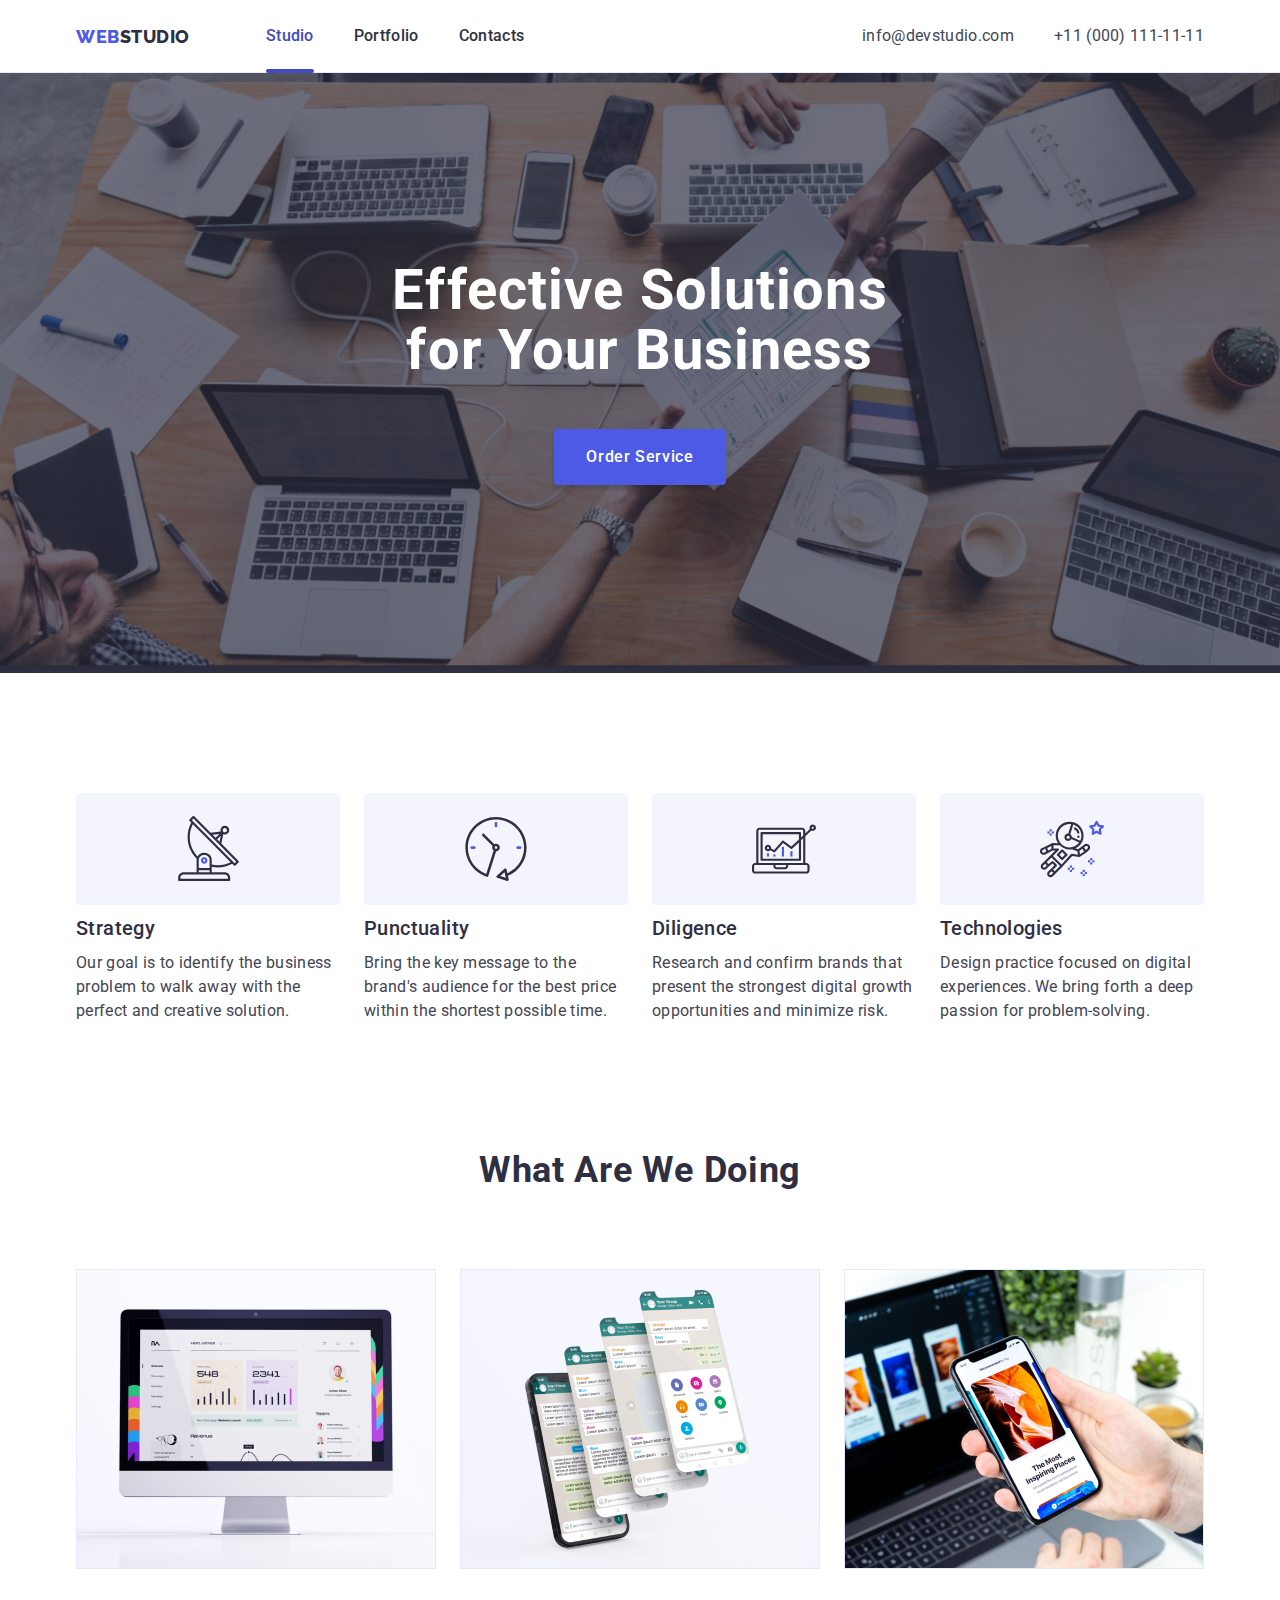
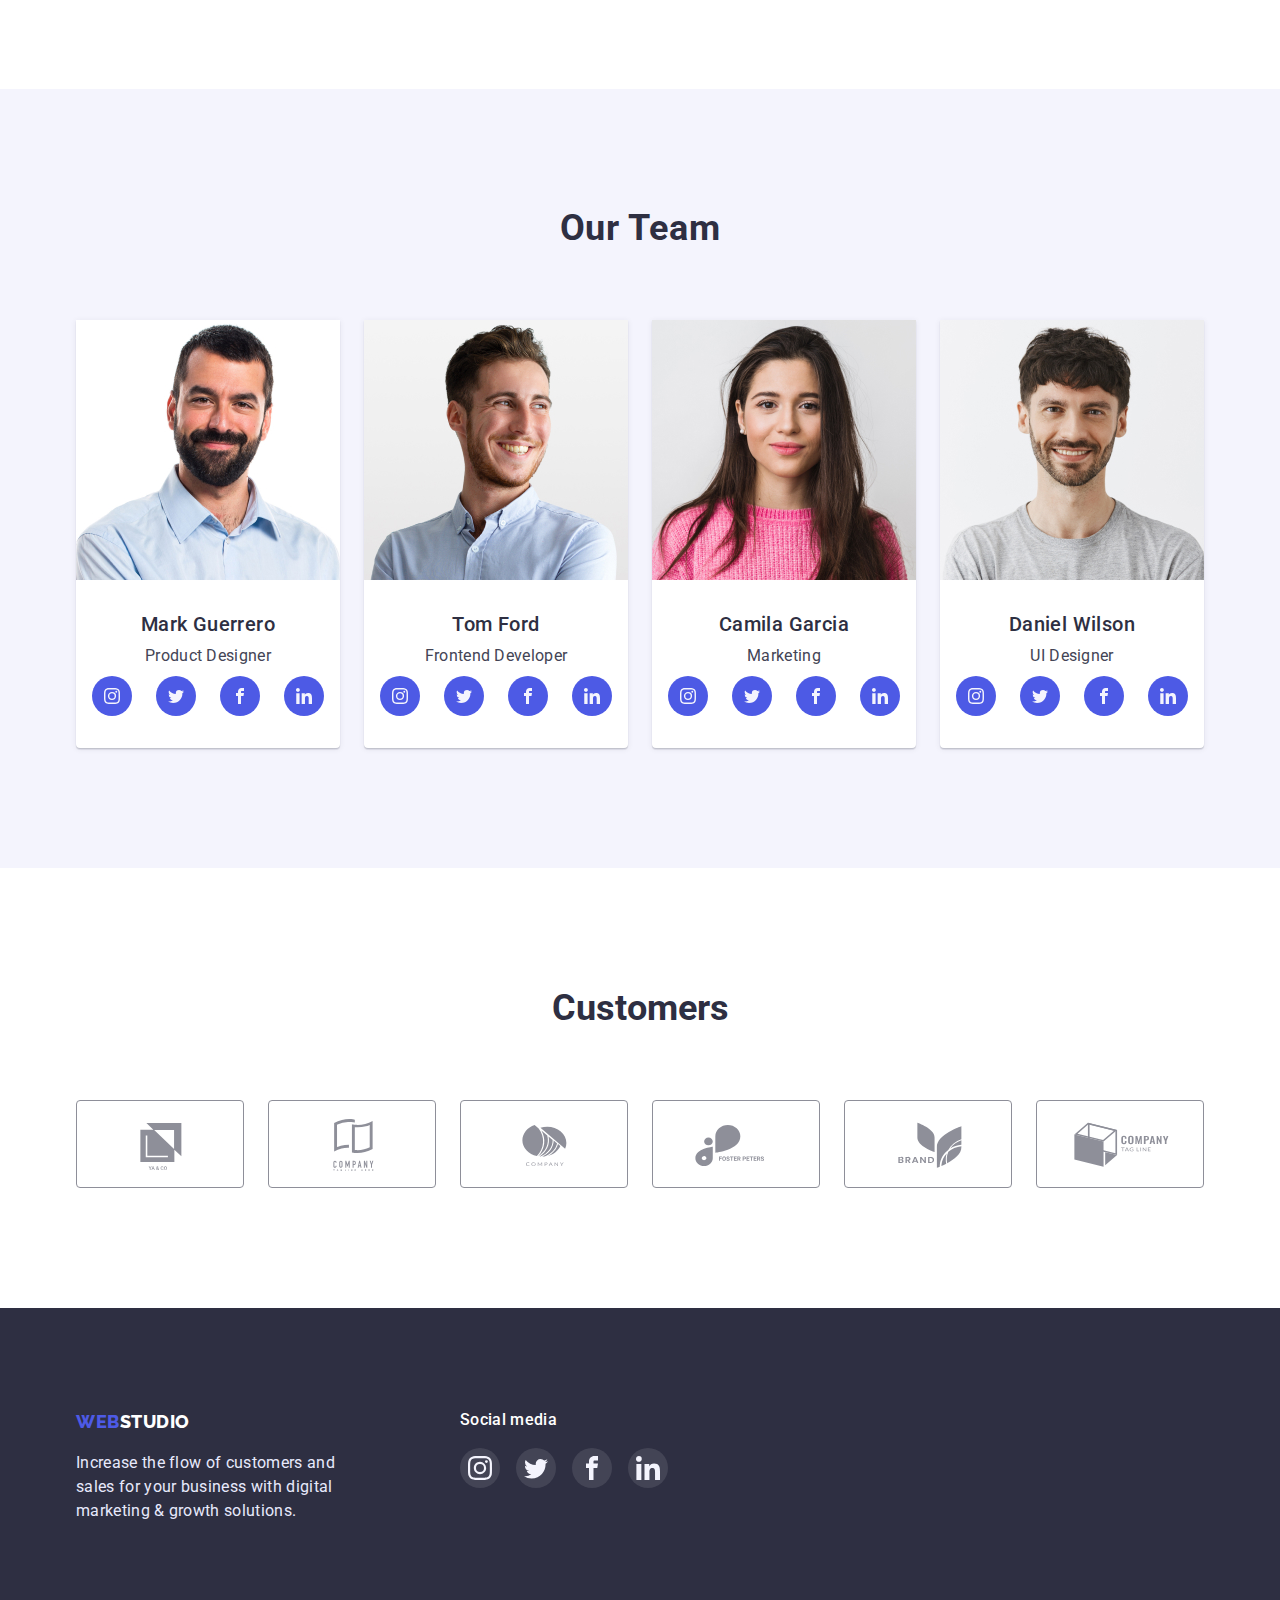
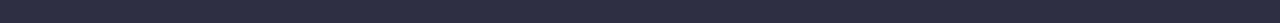
==== index.html @ 172111eb "Initial commit" ====
<!DOCTYPE html>
<html lang="en">
  <head>
    <meta charset="UTF-8" />
    <meta http-equiv="X-UA-Compatible" content="IE=edge" />
    <meta name="viewport" content="width=device-width, initial-scale=1.0" />
    <title>WebStudio</title>
    <link rel="preconnect" href="https://fonts.googleapis.com" />
    <link rel="preconnect" href="https://fonts.gstatic.com" crossorigin />
    <link
      href="https://fonts.googleapis.com/css2?family=Raleway:wght@800&family=Roboto:wght@400;500;700;900&display=swap"
      rel="stylesheet"
    />
    <link
      rel="stylesheet"
      href="https://cdnjs.cloudflare.com/ajax/libs/modern-normalize/1.1.0/modern-normalize.min.css"
    />
    <link href="css/styles.css" rel="stylesheet" />
  </head>
  <body>
    <!-- HEADER(NAV)-->
    <header>
      <div class="main-nav container">
        <nav class="main-nav">
          <a href="index.html" class="logo"
            ><span class="web">WEB</span>STUDIO</a
          >
          <ul class="nav-list">
            <li class="nav-item">
              <a href="index.html" class="nav-link active">Studio</a>
            </li>
            <li class="nav-item">
              <a href="portfolio.html" class="nav-link">Portfolio</a>
            </li>
            <li class="nav-item"><a href="" class="nav-link">Contacts</a></li>
          </ul>
        </nav>
        <address class="main-address">
          <ul class="auth">
            <li class="auth-item">
              <a href="mailto:info@devstudio.com" class="auth-link"
                >info@devstudio.com
              </a>
            </li>
            <li class="auth-item">
              <a href="tel:+110001111111" class="auth-link"
                >+11 (000) 111-11-11
              </a>
            </li>
          </ul>
        </address>
      </div>
    </header>
    <main>
      <!-- SOLUTIONS SECTION -->
      <section class="solutions">
        <div class="container">
          <h1 class="solutions-title">Effective Solutions for Your Business</h1>
          <button type="button" class="order-btn" data-modal-open>
            Order Service
          </button>
        </div>
      </section>
      <!-- AIM SECTION -->
      <section class="aim">
        <div class="container">
          <h2 class="hidden">Features</h2>
          <ul class="features-list">
            <li class="features-item">
              <div class="features-icon">
                <svg class="feature-icon" width="65" height="65">
                  <use href=".//images/icons.svg#icon-antenna"></use>
                </svg>
              </div>
              <h3 class="aim-title">Strategy</h3>
              <p class="aim-desc">
                Our goal is to identify the business problem to walk away with
                the perfect and creative solution.
              </p>
            </li>
            <li class="features-item">
              <div class="features-icon">
                <svg
                  class="feature-icon"
                  width="64"
                  height="64
                "
                >
                  <use href=".//images/icons.svg#icon-clock"></use>
                </svg>
              </div>
              <h3 class="aim-title">Punctuality</h3>
              <p class="aim-desc">
                Bring the key message to the brand's audience for the best price
                within the shortest possible time.
              </p>
            </li>
            <li class="features-item">
              <div class="features-icon">
                <svg
                  class="feature-icon"
                  width="64"
                  height="64
                "
                >
                  <use href=".//images/icons.svg#icon-diagram"></use>
                </svg>
              </div>
              <h3 class="aim-title">Diligence</h3>
              <p class="aim-desc">
                Research and confirm brands that present the strongest digital
                growth opportunities and minimize risk.
              </p>
            </li>
            <li class="features-item">
              <div class="features-icon">
                <svg
                  class="feature-icon"
                  width="64"
                  height="64
                "
                >
                  <use href=".//images/icons.svg#icon-space"></use>
                </svg>
              </div>
              <h3 class="aim-title">Technologies</h3>
              <p class="aim-desc">
                Design practice focused on digital experiences. We bring forth a
                deep passion for problem-solving.
              </p>
            </li>
          </ul>
        </div>
      </section>
      <!-- ACTIVITIES -->
      <section class="activities">
        <div class="container">
          <h2 class="activities-title">What Are We Doing</h2>
          <ul class="activities-list">
            <li class="activities-item">
              <img
                src="./images/activities-img-1.jpg"
                width="360"
                alt="business"
                class="img-activities-1"
              />
            </li>
            <li class="activities-item">
              <img
                src="./images/activities-img-2.jpg"
                width="360"
                alt="communication"
                class="img-activities-2"
              />
            </li>
            <li class="activities-item">
              <img
                src="./images/activities-img-3.jpg"
                width="360"
                alt="travel"
                class="img-activities-3"
              />
            </li>
          </ul>
        </div>
      </section>
      <!-- TEAM SECTION-->
      <section class="team">
        <div class="container">
          <h2 class="team-title">Our Team</h2>
          <ul class="team-members">
            <li class="team-member">
              <img
                width="264"
                src="./images/team-img-1.jpg"
                alt="Mark Guerrero"
                class="img-team-1"
              />
              <div class="team-card">
                <h3 class="team-name">Mark Guerrero</h3>
                <p class="team-desc">Product Designer</p>
                <ul class="social-row">
                  <li>
                    <a href="#" class="social-item">
                      <svg width="16" height="16">
                        <use href="./images/icons.svg#icon-instagram"></use>
                      </svg>
                    </a>
                  </li>
                  <li>
                    <a href="#" class="social-item">
                      <svg width="16" height="16">
                        <use href="./images/icons.svg#icon-twitter"></use>
                      </svg>
                    </a>
                  </li>
                  <li>
                    <a href="#" class="social-item">
                      <svg width="16" height="16">
                        <use href="./images/icons.svg#icon-facebook"></use>
                      </svg>
                    </a>
                  </li>
                  <li>
                    <a href="#" class="social-item">
                      <svg width="16" height="16">
                        <use href="./images/icons.svg#icon-linkedin"></use>
                      </svg>
                    </a>
                  </li>
                </ul>
              </div>
            </li>

            <li class="team-member">
              <img
                width="264"
                src="./images/team-img-2.jpg"
                alt="Tom Ford"
                class="img-team-2"
              />
              <div class="team-card">
                <h3 class="team-name">Tom Ford</h3>
                <p class="team-desc">Frontend Developer</p>
                <ul class="social-row">
                  <li>
                    <a href="#" class="social-item">
                      <svg width="16" height="16">
                        <use href="./images/icons.svg#icon-instagram"></use>
                      </svg>
                    </a>
                  </li>
                  <li>
                    <a href="#" class="social-item">
                      <svg width="16" height="16">
                        <use href="./images/icons.svg#icon-twitter"></use>
                      </svg>
                    </a>
                  </li>
                  <li>
                    <a href="#" class="social-item">
                      <svg width="16" height="16">
                        <use href="./images/icons.svg#icon-facebook"></use>
                      </svg>
                    </a>
                  </li>
                  <li>
                    <a href="#" class="social-item">
                      <svg width="16" height="16">
                        <use href="./images/icons.svg#icon-linkedin"></use>
                      </svg>
                    </a>
                  </li>
                </ul>
              </div>
            </li>
            <li class="team-member">
              <img
                width="264"
                src="./images/team-img-3.jpg"
                alt="Camila Garcia"
                class="img-team-3"
              />
              <div class="team-card">
                <h3 class="team-name">Camila Garcia</h3>
                <p class="team-desc">Marketing</p>
                <ul class="social-row">
                  <li>
                    <a href="#" class="social-item">
                      <svg width="16" height="16">
                        <use href="./images/icons.svg#icon-instagram"></use>
                      </svg>
                    </a>
                  </li>
                  <li>
                    <a href="#" class="social-item">
                      <svg width="16" height="16">
                        <use href="./images/icons.svg#icon-twitter"></use>
                      </svg>
                    </a>
                  </li>
                  <li>
                    <a href="#" class="social-item">
                      <svg width="16" height="16">
                        <use href="./images/icons.svg#icon-facebook"></use>
                      </svg>
                    </a>
                  </li>
                  <li>
                    <a href="#" class="social-item">
                      <svg width="16" height="16">
                        <use href="./images/icons.svg#icon-linkedin"></use>
                      </svg>
                    </a>
                  </li>
                </ul>
              </div>
            </li>
            <li class="team-member">
              <img
                width="264"
                src="./images/team-img-4.jpg"
                alt="Daniel Wilson"
                class="img-team-4"
              />
              <div class="team-card">
                <h3 class="team-name">Daniel Wilson</h3>
                <p class="team-desc">UI Designer</p>
                <ul class="social-row">
                  <li>
                    <a href="#" class="social-item">
                      <svg width="16" height="16">
                        <use href="./images/icons.svg#icon-instagram"></use>
                      </svg>
                    </a>
                  </li>
                  <li>
                    <a href="#" class="social-item">
                      <svg width="16" height="16">
                        <use href="./images/icons.svg#icon-twitter"></use>
                      </svg>
                    </a>
                  </li>
                  <li>
                    <a href="#" class="social-item">
                      <svg width="16" height="16">
                        <use href="./images/icons.svg#icon-facebook"></use>
                      </svg>
                    </a>
                  </li>
                  <li>
                    <a href="#" class="social-item">
                      <svg width="16" height="16">
                        <use href="./images/icons.svg#icon-linkedin"></use>
                      </svg>
                    </a>
                  </li>
                </ul>
              </div>
            </li>
          </ul>
        </div>
      </section>
      <section class="customers">
        <div class="container">
          <h2 class="customers-title">Customers</h2>
          <ul class="customers-list">
            <li class="customers-item">
              <a href="#" class="customers-link">
                <svg class="customers-icon" width="104" height="56">
                  <use href="./images/icons.svg#icon-yaco"></use>
                </svg>
              </a>
            </li>
            <li class="customers-item">
              <a href="#" class="customers-link">
                <svg class="customers-icon" width="104" height="56">
                  <use href="./images/icons.svg#icon-tagline"></use>
                </svg>
              </a>
            </li>
            <li class="customers-item">
              <a href="#" class="customers-link">
                <svg class="customers-icon" width="104" height="56">
                  <use href="./images/icons.svg#icon-company"></use>
                </svg>
              </a>
            </li>
            <li class="customers-item">
              <a href="#" class="customers-link">
                <svg class="customers-icon" width="104" height="56">
                  <use href="./images/icons.svg#icon-foster"></use>
                </svg>
              </a>
            </li>
            <li class="customers-item">
              <a href="#" class="customers-link">
                <svg class="customers-icon" width="104" height="56">
                  <use href="./images/icons.svg#icon-brand"></use>
                </svg>
              </a>
            </li>
            <li class="customers-item">
              <a href="#" class="customers-link">
                <svg class="customers-icon" width="104" height="56">
                  <use href="./images/icons.svg#icon-tagline-2"></use>
                </svg>
              </a>
            </li>
          </ul>
        </div>
      </section>
    </main>
    <!-- FOOTER -->
    <footer class="footer">
      <div class="footer-container container">
        <div class="logo-footer">
          <a href="index.html" class="footer-logo"
            ><span class="web-footer">WEB</span
            ><span class="footer-studio">STUDIO</span></a
          >
          <p class="footer-desc">
            Increase the flow of customers and sales for your business with
            digital marketing & growth solutions.
          </p>
        </div>
        <div class="media-footer">
          <p class="media-title">Social media</p>
          <ul class="footer-media">
            <li>
              <a href="#" class="social-media-footer">
                <svg width="24" height="24">
                  <use href="./images/icons.svg#icon-instagram"></use>
                </svg>
              </a>
            </li>
            <li>
              <a href="#" class="social-media-footer">
                <svg width="24" height="24">
                  <use href="./images/icons.svg#icon-twitter"></use>
                </svg>
              </a>
            </li>
            <li>
              <a href="#" class="social-media-footer">
                <svg width="24" height="24">
                  <use href="./images/icons.svg#icon-facebook"></use>
                </svg>
              </a>
            </li>
            <li>
              <a href="#" class="social-media-footer">
                <svg width="24" height="24">
                  <use href="./images/icons.svg#icon-linkedin"></use>
                </svg>
              </a>
            </li>
          </ul>
        </div>
      </div>
    </footer>
    <div class="backdrop is-hidden" data-modal>
      <div class="modal">
        <button class="btn-close" data-modal-close>
          <svg class="icon-close" width="8" height="8">
            <use href="./images/icons.svg#icon-close-icon"></use>
          </svg>
        </button>
      </div>
    </div>
    <script src="./js/modal.js"></script>
  </body>
</html>
---- css/styles.css ----
/* index.html STYLES START*/

html {
  box-sizing: border-box;
}
:root {
  --brand-color: #4d5ae5;
  --pressed-state: #404bbf;
  --dark-theme: #2e2f42;
  --success-theme: #31d0aa;
  --main-text-color: #434455;
  --suble-text: #8e8f99;
  --accent: #e7e9fc;
  --light-background: #f4f4fd;
  --modal-overlay: #2e2f42;
  --hero-background: #2e2f42;
  --cornflower: #e7e9fc;
  --body-background: white;
  --main-font: "Roboto";
  --customers-icon: #8e8f99;
  --footer-icon: rgba(255, 255, 255, 0.1);
  --transition-duration: 250ms;
  --transition-timing-function: cubic-bezier(0.4, 0, 0.2, 1);
  --modal-background: #2e2f4240;
  --modal-color: #fcfcfc;
}
body {
  background-color: var(--body-background);
  font-family: "Roboto", sans-serif;
  color: var(--hero-background);
}
/* RESET STYLES */
p {
  margin: 0;
}

h1,
h2,
h3,
h4,
h5,
h6 {
  margin: 0;
}
img {
  display: block;
  width: 100%;
  height: auto;
}

/* Lists styling */

li {
  list-style: none;
  padding: 0;
}

ul {
  margin: 0;
  padding: 0;
}
/* hidden title */
.hidden {
  position: absolute;
  width: 1px;
  height: 1px;
  margin: -1px;
  border: 0;
  padding: 0;
  white-space: nowrap;
  clip-path: inset(100%);
  clip: rect(0 0 0 0);
  overflow: hidden;
}
/* container  */
.container {
  /* outline: 2px solid tomato; */
  width: 1158px;
  margin-left: auto;
  margin-right: auto;
  padding-left: 15px;
  padding-right: 15px;
}
/* HEADER(NAV) STYLES */
header {
  border-bottom: solid 1px var(--cornflower);
}
.main-nav {
  display: flex;
  align-items: center;
}
.nav-list {
  display: flex;
  gap: 40px;
}

.nav-link {
  display: block;
  padding-top: 24px;
  padding-bottom: 24px;
  font-weight: 500;
  line-height: 1.5;
  letter-spacing: 0.02em;
  transition-duration: var(--transition-duration);
  transition-timing-function: var(--transition-timing-function);
  transition-property: color;
}
.active {
  position: relative;
  color: var(--pressed-state);
}
.active::after {
  bottom: -1px;
  position: absolute;
  width: 100%;
  height: 4px;
  left: 0px;
  background-color: var(--pressed-state);
  content: "";
  border-radius: 2px;
}
/* LOGO */
.logo {
  margin-right: 76px;
  font-family: "Raleway", sans-serif;
  font-weight: 800;
  font-size: 18px;
  line-height: 1.5;
  letter-spacing: 0.03em;
}
.web {
  color: var(--brand-color);
}

/* LINKS STYLES */
a {
  text-decoration: none;
  color: var(--dark-theme);
  font-style: normal;
  cursor: pointer;
}
.main-address {
  margin-left: auto;
}
.auth {
  display: flex;
}
.auth-item:last-child {
  margin-left: 40px;
}
.auth-link {
  padding-top: 24px;
  padding-bottom: 24px;
  line-height: 1.5;
  letter-spacing: 0.02em;
  color: var(--main-text-color);
  transition-duration: var(--transition-duration);
  transition-timing-function: var(--transition-timing-function);
  transition-property: color;
}
.nav-link:is(:hover, :focus),
.auth-link:is(:hover, :focus) {
  color: var(--pressed-state);
}

/* SOLUTIONS STYLES */

.solutions {
  max-width: 1440px;
  margin: 0 auto;
  background-color: var(--dark-theme);
  text-align: center;
  padding-top: 188px;
  padding-bottom: 188px;
  /* BACKGROUND */
  background-size: cover;
  background-image: linear-gradient(
      to right,
      rgba(46, 47, 66, 0.7),
      rgba(46, 47, 66, 0.7)
    ),
    url(../images/hero-background.png);
}

.solutions-title {
  width: 496px;
  margin-left: auto;
  margin-right: auto;
  margin-bottom: 48px;
  font-weight: 700;
  font-size: 56px;
  line-height: 1.07;
  text-align: center;
  letter-spacing: 0.02em;
  color: var(--body-background);
}

/* AIM STYLES */
.aim {
  padding-top: 120px;
  padding-bottom: 120px;
}
.aim-title {
  margin-bottom: 8px;
  font-weight: 500;
  font-size: 20px;
  line-height: 1.5;
  letter-spacing: 0.02em;
  color: var(--dark-theme);
}
.aim-desc {
  line-height: 1.5;
  letter-spacing: 0.02em;
  color: var(--main-text-color);
}
/* FEATURES */

.features-list {
  display: flex;
}

.features-list .features-item:not(:last-child) {
  margin-right: 24px;
}

.features-item {
  width: 264px;
}

.features-icon {
  border-radius: 4px;
  margin-bottom: 8px;
  display: flex;
  align-items: center;
  justify-content: center;
  background-color: var(--light-background);
  height: 112px;
}
/* Activities STYLES */
.activities {
  margin-bottom: 120px;
}
.activities-title {
  margin-top: 0;
  margin-bottom: 72px;
  text-align: center;
  font-weight: 700;
  font-size: 36px;
  line-height: 1.5;
  letter-spacing: 0.02em;
  color: var(--dark-theme);
}
.activities-list {
  display: flex;
}
.activities-list .activities-item {
  margin-right: 24px;
}

.activities-list .activities-item:nth-child(3n) {
  margin-right: 0;
}

/* TEAM SECTION STYLES */

.team {
  background: var(--light-background);
  padding-top: 120px;
  padding-bottom: 120px;
}
.team-members {
  display: flex;
}
.team-title {
  margin-top: 0;
  margin-bottom: 72px;
  text-align: center;
  font-weight: 700;
  font-size: 36px;
  line-height: 1.1;
  letter-spacing: 0.02em;
  color: var(--dark-theme);
  text-align: center;
}
.team-members .team-member:not(:last-child) {
  margin-right: 24px;
}
.team-card {
  padding-top: 32px;
  padding-bottom: 32px;
}
.team-member {
  background: var(--body-background);
  box-shadow: 0px 1px 6px rgba(46, 47, 66, 0.08),
    0px 1px 1px rgba(46, 47, 66, 0.16), 0px 2px 1px rgba(46, 47, 66, 0.08);
  border-radius: 0px 0px 4px 4px;
}
.team-name {
  font-weight: 500;
  margin-bottom: 8px;
  font-size: 20px;
  line-height: 1.2;
  text-align: center;
  letter-spacing: 0.02em;
  color: var(--dark-theme);
  margin-bottom: 8px;
}

.team-desc {
  line-height: 1.5;
  text-align: center;
  letter-spacing: 0.02em;
  color: var(--main-text-color);
}
.social-row {
  margin-top: 8px;
  display: flex;
  align-items: center;
  justify-content: center;
  gap: 24px;
}
.social-item {
  display: flex;
  align-items: center;
  justify-content: center;
  width: 40px;
  height: 40px;
  border-radius: 50%;
  background-color: var(--brand-color);
  fill: var(--light-background);
  transition-duration: var(--transition-duration);
  transition-timing-function: var(--transition-timing-function);
  transition-property: background-color;
}
.social-item:is(:hover, :focus) {
  background-color: var(--pressed-state);
}
/* CUSTOMERS SECTION */
.customers {
  padding-top: 120px;
  padding-bottom: 120px;
  text-align: center;
}

.customers-title {
  font-size: 36px;
  font-weight: 700;
  line-height: calc(40 / 36);
  margin-bottom: 72px;
}
.customers-link {
  display: flex;
  align-items: center;
  justify-content: center;
  border: var(--customers-icon) 1px solid;
  fill: var(--customers-icon);
  border-radius: 4px;
  height: 88px;
  width: 168px;
  transition-duration: var(--transition-duration);
  transition-timing-function: var(--transition-timing-function);
  transition-property: fill, border-color;
}

.customers-list {
  display: flex;
  gap: 24px;
}

.customers-link:is(:hover, :focus) {
  border-color: var(--pressed-state);
  fill: var(--pressed-state);
}

.customers-item {
  display: flex;
  align-items: center;
  justify-content: center;
}

/* FOOTER STYLES */

.footer {
  background: var(--dark-theme);
  padding-top: 100px;
  padding-bottom: 100px;
}

.footer-logo {
  display: inline-block;
  margin-bottom: 16px;
  font-family: "Raleway";
  font-style: normal;
  font-weight: 800;
  font-size: 18px;
  line-height: 1.5;
  letter-spacing: 0.03em;
}
.web-footer {
  color: var(--brand-color);
}
.footer-studio {
  color: var(--body-background);
}

.footer-desc {
  line-height: 1.5;
  letter-spacing: 0.02em;
  color: var(--cornflower);
  width: 264px;
}
.footer-container {
  display: flex;
}
.media-title {
  color: var(--body-background);
  font-weight: 500;
  line-height: 1.5;
  letter-spacing: 0.02em;
  font-size: 16px;
}

.media-footer {
  margin-left: 120px;
}

.footer-media {
  margin-top: 16px;
  display: flex;
  align-items: center;
  gap: 16px;
}

.social-media-footer {
  display: flex;
  align-items: center;
  justify-content: center;
  width: 40px;
  height: 40px;
  border-radius: 50%;
  background-color: var(--footer-icon);
  fill: var(--light-background);
  transition-duration: var(--transition-duration);
  transition-timing-function: var(--transition-timing-function);
  transition-property: background-color;
}

.social-media-footer:is(:focus, :hover) {
  background-color: var(--success-theme);
}

/*  
============================= 

*/
/* PORTFOLIO.HTML STYLES START*/
/*  

============================= 

*/
.examples {
  padding-top: 96px;
  padding-bottom: 120px;
}
.filter-list {
  display: flex;
  justify-content: center;
  margin-bottom: 72px;
}
.filter-list .filter-item:not(:first-child) {
  margin-left: 24px;
}

/* BUTTON STYLES */
.order-btn {
  padding: 16px 32px;
  letter-spacing: 0.04em;
  font-family: var(--main-font);
  font-weight: 500;
  font-size: 16px;
  line-height: 1.5;
  color: var(--body-background);
  background: var(--brand-color);
  box-shadow: 0px 4px 4px rgba(0, 0, 0, 0.15);
  border-radius: 4px;
  border: none;
  cursor: pointer;
  transition-duration: var(--transition-duration);
  transition-timing-function: var(--transition-timing-function);
  transition-property: var(--body-background);
}
.order-btn:is(:hover, :focus) {
  background: var(--pressed-state);
}
.btn:is(:hover, :focus) {
  background: var(--pressed-state);
}
.btn {
  background-color: var(--pressed-state);
  color: var(--body-background);
  cursor: pointer;
  box-sizing: border-box;
  background: var(--light-background);
  border: 1px solid var(--accent);
  border-radius: 4px;
  font-family: var(--main-font);
  font-weight: 500;
  font-size: 16px;
  line-height: 1.5;
  letter-spacing: 0.04em;
  color: var(--brand-color);
  padding: 12px 24px;
  transition-duration: var(--transition-duration);
  transition-timing-function: var(--transition-timing-function);
  transition-property: border-color, background-color, box-shadow;
}
.btn:is(:hover, :focus) {
  background: var(--pressed-state);
  color: var(--body-background);
  border-color: var(--pressed-state);
  box-shadow: 0px 3px 1px rgba(0, 0, 0, 0.1), 0px 2px 1px rgba(0, 0, 0, 0.08),
    0px 2px 2px rgba(0, 0, 0, 0.12);
}

/* PROJECT SECTION */
.project-list {
  display: flex;
  flex-wrap: wrap;
  justify-content: center;
  column-gap: 24px;
}

.project-card {
  background: var(--body-background);
  margin-bottom: 48px;
}

.project-card:is(:hover, :focus, ) {
  box-shadow: 0px 1px 6px rgb(46 47 66 / 8%), 0px 1px 1px rgb(46 47 66 / 16%),
    0px 2px 1px rgb(46 47 66 / 8%);
  transition-duration: var(--transition-duration);
  transition-timing-function: var(--transition-timing-function);
}

.project-card:nth-child(n + 7) {
  background: var(--body-background);
  margin-bottom: 0;
}
.project-card-title {
  margin-bottom: 8px;
  font-weight: 500;
  font-size: 20px;
  line-height: 1.2;
  letter-spacing: 0.02em;
  color: var(--dark-theme);
}

.project-card-desc {
  line-height: 1.5;
  letter-spacing: 0.02em;
  color: var(--main-text-color);
}
.project-info {
  padding: 32px 16px 32px 16px;
  border: 1px solid var(--cornflower);
  border-top: none;
}
.overlay-link {
  transition-duration: var(--transition-duration);
  transition-timing-function: var(--transition-timing-function);
  transition-property: box-shadow;
}
.overlay-wrap {
  position: relative;
  overflow: hidden;
}
.overlay-link:is(:hover, :focus) .overlay {
  transform: translate(0, 0);
}
.overlay {
  position: absolute;
  left: 0;
  top: 0;
  width: 100%;
  height: 100%;
  overflow-y: auto;
  transform: translate(0, 100%);
  transition: transform 250ms cubic-bezier(0.4, 0, 0.2, 1);
  background-color: var(--brand-color);
  font-weight: 400;
  line-height: 1.5;
  letter-spacing: 0.02em;
  color: var(--accent);
  padding: 40px 32px;
}

/* =================== BACKDROP ================= */

.backdrop {
  position: fixed;
  z-index: 100;
  top: 0;
  left: 0;
  width: 100%;
  height: 100%;
  transition-duration: var(--transition-duration);
  transition-timing-function: var(--transition-timing-function);
  transition-property: opacity, visibility;
  background: var(--modal-background);
}

.backdrop.is-hidden {
  opacity: 0;
  visibility: hidden;
  pointer-events: none;
}

.modal {
  position: absolute;
  top: 50%;
  left: 50%;
  transform: translate(-50%, -50%);
  width: 408px;
  height: 576px;
  background-color: var(--modal-color);
  box-shadow: 0px 1px 1px rgb(0 0 0 / 14%), 0px 1px 3px rgb(0 0 0 / 12%),
    0px 2px 1px rgb(0 0 0 / 20%);
  border-radius: 4px;
}
.btn-close {
  position: absolute;
  top: 24px;
  right: 24px;
  display: flex;
  justify-content: center;
  align-items: center;
  width: 24px;
  height: 24px;
  border-radius: 50%;
  background: var(--accent);
  border: 1px solid rgba(0, 0, 0, 0.1);
  padding: 0;
  transition-duration: var(--transition-duration);
  transition-timing-function: var(--transition-timing-function);
  transition-property: background-color;
  cursor: pointer;
}
.btn-close:is(:hover, :after) {
  background-color: var(--pressed-state);
}
.btn-close:is(:hover, :after) .icon-close {
  fill: var(--accent);
}
.icon-close {
  width: 8px;
  height: 8px;
  fill: var(--dark-theme);
  transition-property: fill;
}
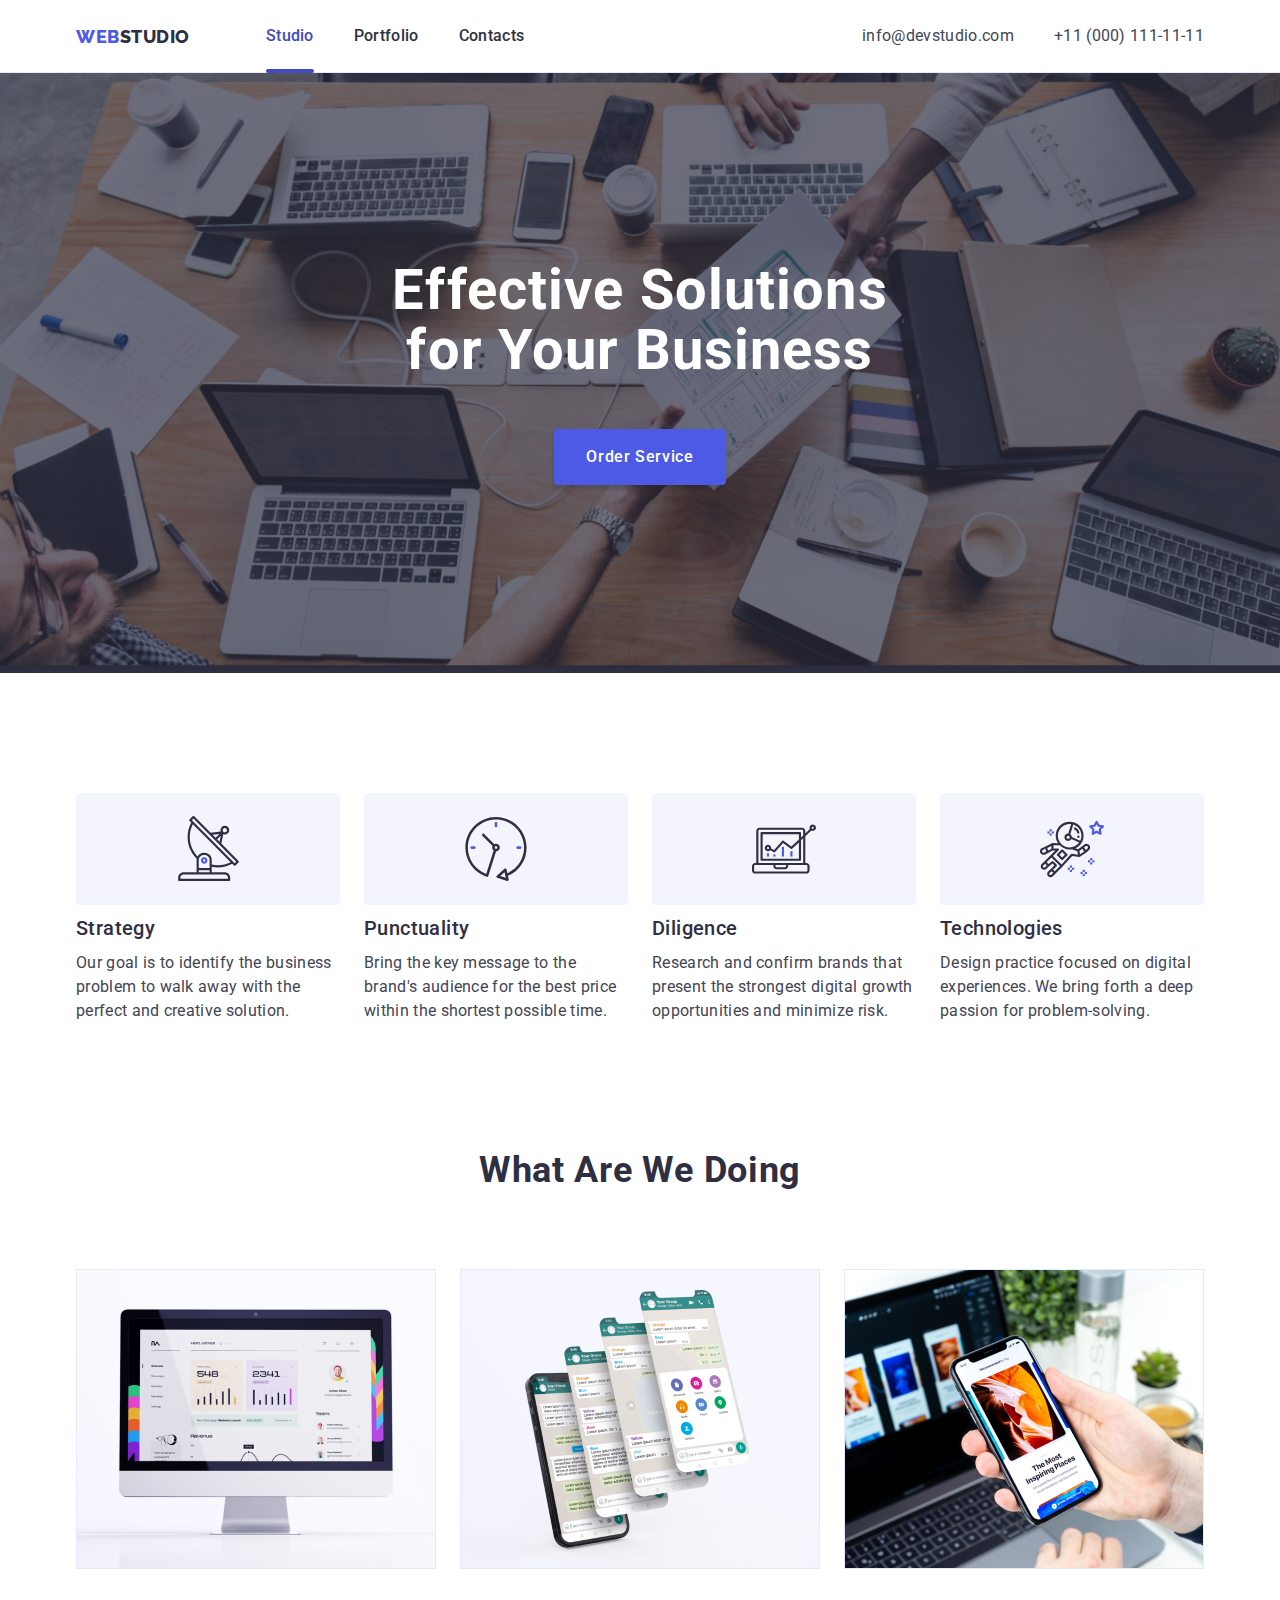
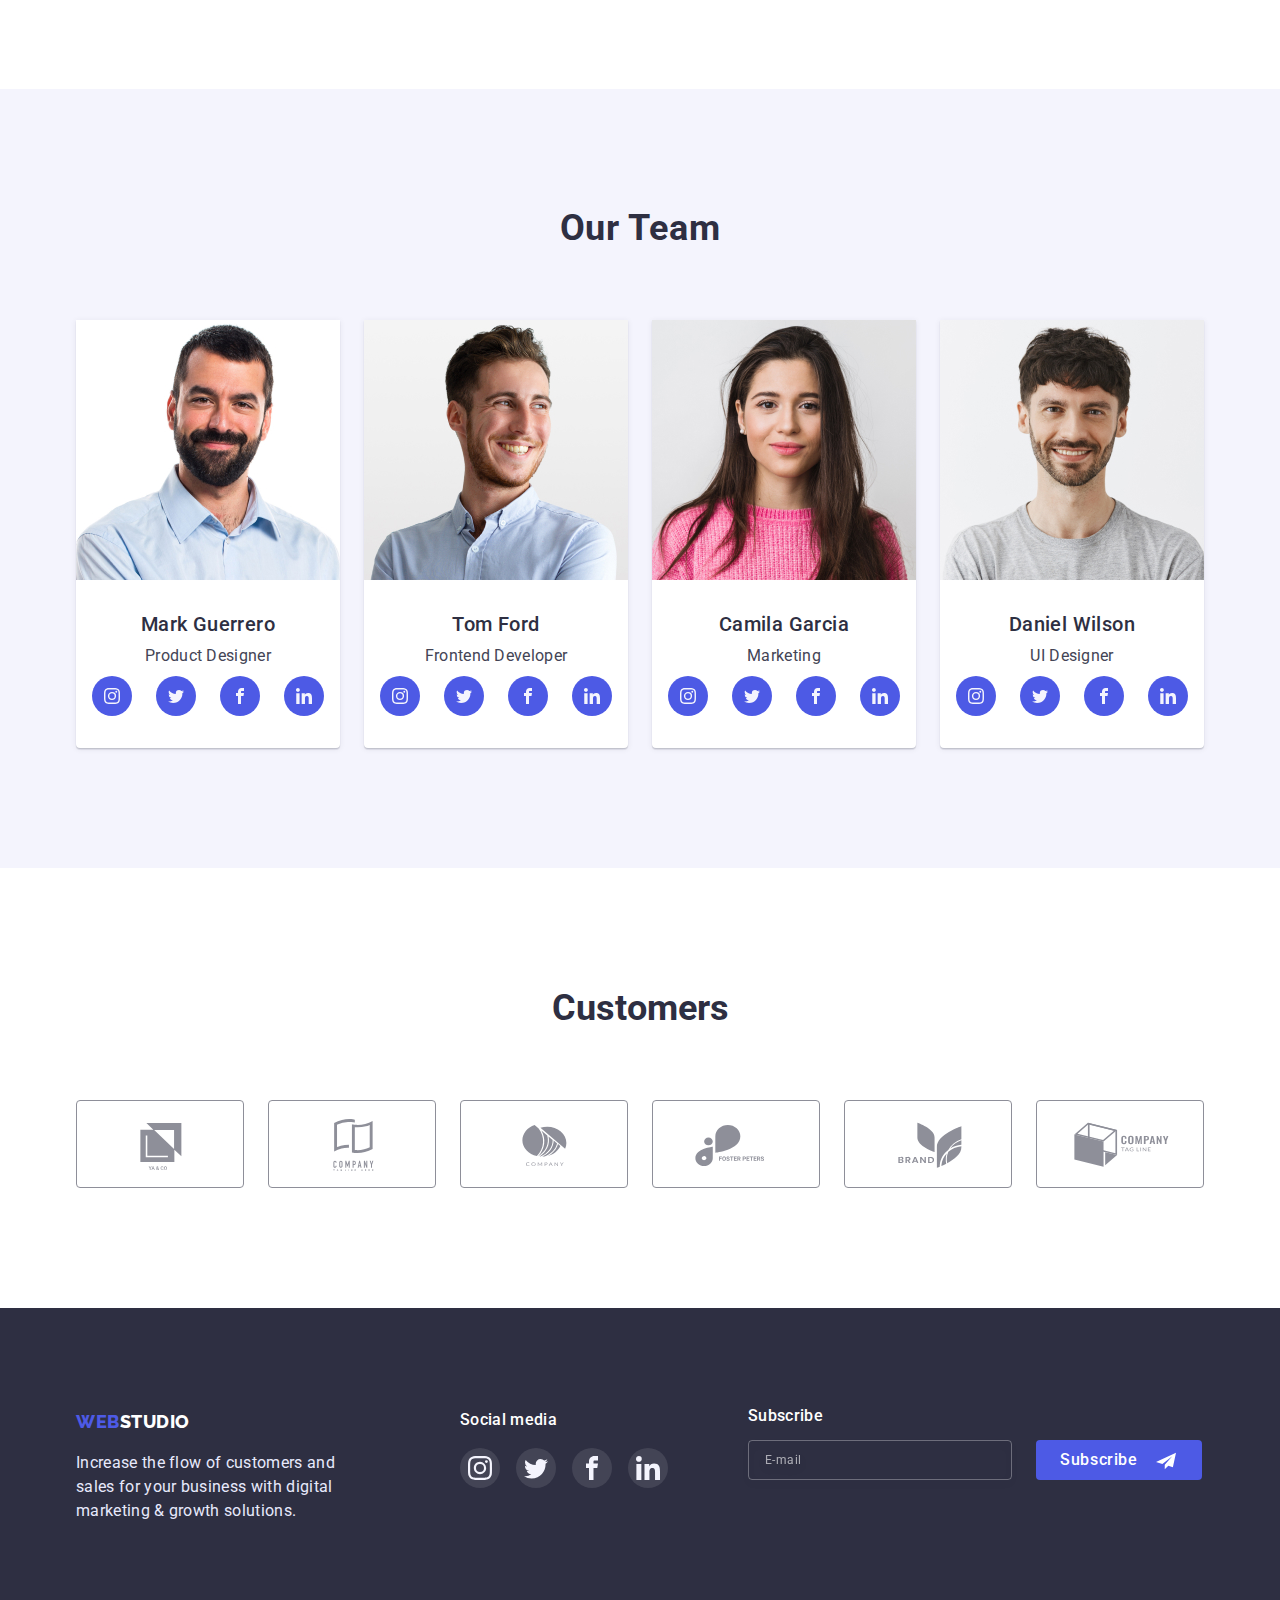
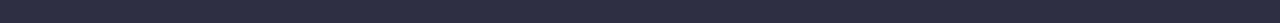
==== commit 60ef304e: "part of hw-06" ====
--- a/index.html
+++ b/index.html
@@ -437,15 +437,92 @@
             </li>
           </ul>
         </div>
+        <div class="subscribe-wrap">
+          <p class="subscribe-title">Subscribe</p>
+          <form class="form-subscribe">
+            <label>
+              <input
+                class="subscribe-input"
+                type="email"
+                name="email"
+                required
+                placeholder="E-mail"
+              />
+            </label>
+            <button type="submit" class="subscribe-btn">
+              <span>Subscribe</span>
+              <svg class="send-icon" width="24" height="20">
+                <use href="./images/icons.svg#icon-send"></use>
+              </svg>
+            </button>
+          </form>
+        </div>
       </div>
     </footer>
     <div class="backdrop is-hidden" data-modal>
       <div class="modal">
-        <button class="btn-close" data-modal-close>
-          <svg class="icon-close" width="8" height="8">
+        <button type="submit" class="btn-close" data-modal-close>
+          <svg class="icon-close" width="18" height="18">
             <use href="./images/icons.svg#icon-close-icon"></use>
           </svg>
         </button>
+        <form class="modal-form">
+          <p class="modal-title">
+            Leave your contacts and we will call you back
+          </p>
+          <label class="modal-label">
+            <span class="label-name">Name</span>
+            <div class="modal-wrapper">
+              <input class="modal-input input" type="name" name="user-name" />
+              <svg class="modal-icon" width="18" height="24">
+                <use href="./images/icons.svg#icon-person"></use>
+              </svg>
+            </div>
+          </label>
+          <label class="modal-label">
+            <span class="label-name">Phone</span>
+            <div class="modal-wrapper">
+              <input
+                class="modal-input input"
+                type="tel"
+                name="user-phone"
+                required
+                pattern="^[a-zA-Zа-яА-Я]+$>"
+                min
+                length="2"
+              />
+              <svg class="modal-icon" width="18" height="18">
+                <use href="./images/icons.svg#icon-phone"></use>
+              </svg>
+            </div>
+          </label>
+          <label class="modal-label">
+            <span class="label-name">Email</span>
+            <div class="modal-wrapper">
+              <input
+                class="modal-input input"
+                type="e-mail input"
+                name="user-email"
+              />
+              <svg class="modal-icon" width="18" height="24">
+                <use href="./images/icons.svg#icon-mail"></use>
+              </svg>
+            </div>
+          </label>
+          <label class="modal-label">
+            <span class="label-name">Comment</span>
+            <div class="modal-wrapper">
+              <textarea
+                name="user-text"
+                class="modal-textarea input"
+                cols="30"
+                rows="10"
+                name="user-text"
+                placeholder="Text input"
+              ></textarea>
+            </div>
+          </label>
+        </form>
       </div>
     </div>
     <script src="./js/modal.js"></script>
--- a/css/styles.css
+++ b/css/styles.css
@@ -48,6 +48,10 @@
   height: auto;
 }
 
+button {
+  cursor: pointer;
+}
+
 /* Lists styling */
 
 li {
@@ -449,6 +453,68 @@
   background-color: var(--success-theme);
 }
 
+/* SUBSCRIBE SECTION */
+.subscribe-wrap {
+  margin-left: 80px;
+}
+.subscribe-title {
+  color: var(--body-background);
+  font-weight: 500;
+  line-height: 1;
+  letter-spacing: 0.02em;
+  font-size: 16px;
+  margin-bottom: 16px;
+}
+.form-subscribe {
+  display: flex;
+}
+.subscribe-input {
+  background: transparent;
+  border: 1px solid rgba(255, 255, 255, 0.3);
+  filter: drop-shadow(0px 4px 4px rgba(0, 0, 0, 0.15));
+  color: var(--body-background);
+  border-radius: 4px;
+  width: 264px;
+  height: 40px;
+  line-height: 2;
+  padding: 8px 16px;
+  margin-right: 24px;
+  letter-spacing: 0.04em;
+  font-size: 12px;
+  transition: border-color, var(--transition-duration),
+    var(--transition-duration);
+}
+.subscribe-input:focus {
+  border-color: var(--body-background);
+  outline: none;
+}
+
+.subscribe-input::placeholder {
+  color: rgba(255, 255, 255, 0.6);
+}
+
+.subscribe-btn {
+  position: relative;
+  background-color: var(--brand-color);
+  color: var(--body-background);
+  padding: 8px 64px 8px 24px;
+  font-weight: 500;
+  font-size: 16px;
+  letter-spacing: 0.04em;
+  border-radius: 4px;
+  border: none;
+  height: 40px;
+  transition: background-color, var(--transition-timing-function),
+    var(--transition-duration);
+}
+.subscribe-btn:is(:hover, :focus) {
+  background-color: var(--pressed-state);
+}
+.send-icon {
+  position: absolute;
+  float: right;
+  margin-left: 16px;
+}
 /*  
 ============================= 
 
@@ -627,6 +693,7 @@
   box-shadow: 0px 1px 1px rgb(0 0 0 / 14%), 0px 1px 3px rgb(0 0 0 / 12%),
     0px 2px 1px rgb(0 0 0 / 20%);
   border-radius: 4px;
+  padding: 72px 24px 24px 24px;
 }
 .btn-close {
   position: absolute;
@@ -645,6 +712,7 @@
   transition-timing-function: var(--transition-timing-function);
   transition-property: background-color;
   cursor: pointer;
+  margin-bottom: 10px;
 }
 .btn-close:is(:hover, :after) {
   background-color: var(--pressed-state);
@@ -658,3 +726,66 @@
   fill: var(--dark-theme);
   transition-property: fill;
 }
+.modal-form {
+  display: flex;
+  flex-direction: column;
+}
+.modal-title {
+  text-align: center;
+  line-height: calc(24 / 16);
+  font-size: 16px;
+  letter-spacing: 0.02em;
+  margin-bottom: 4px;
+}
+
+.modal-wrapper {
+  position: relative;
+}
+
+.modal-icon {
+  position: absolute;
+  top: 50%;
+  left: 19px;
+  transform: translateY(-50%);
+  transition: fill, var(--transition-timing-function),
+    var(--transition-duration);
+}
+
+.input {
+  background: var(--modal-color);
+  border-radius: 4px;
+  border: 1px solid rgba(33, 33, 33, 0.2);
+  width: 100%;
+  height: 40px;
+  padding-left: 38px;
+  transition: border-color, color var(--transition-duration),
+    var(--transition-timing-function);
+  outline: none;
+}
+
+.input:is(:focus, :active) {
+  border-color: var(--brand-color);
+}
+.input:is(:focus, :active) + .modal-icon {
+  fill: var(--brand-color);
+}
+.label-name {
+  font-size: 12px;
+  line-height: 1.13;
+  letter-spacing: 0.04em;
+  color: var(--suble-text);
+}
+
+.modal-textarea {
+  height: 120px;
+  position: relative;
+  margin-bottom: 16px;
+}
+
+.modal-textarea ::placeholder {
+  position: absolute;
+  font-size: 12px;
+  line-height: 1.33;
+  letter-spacing: 0.04em;
+  color: rgba(117, 117, 117, 0.5);
+}
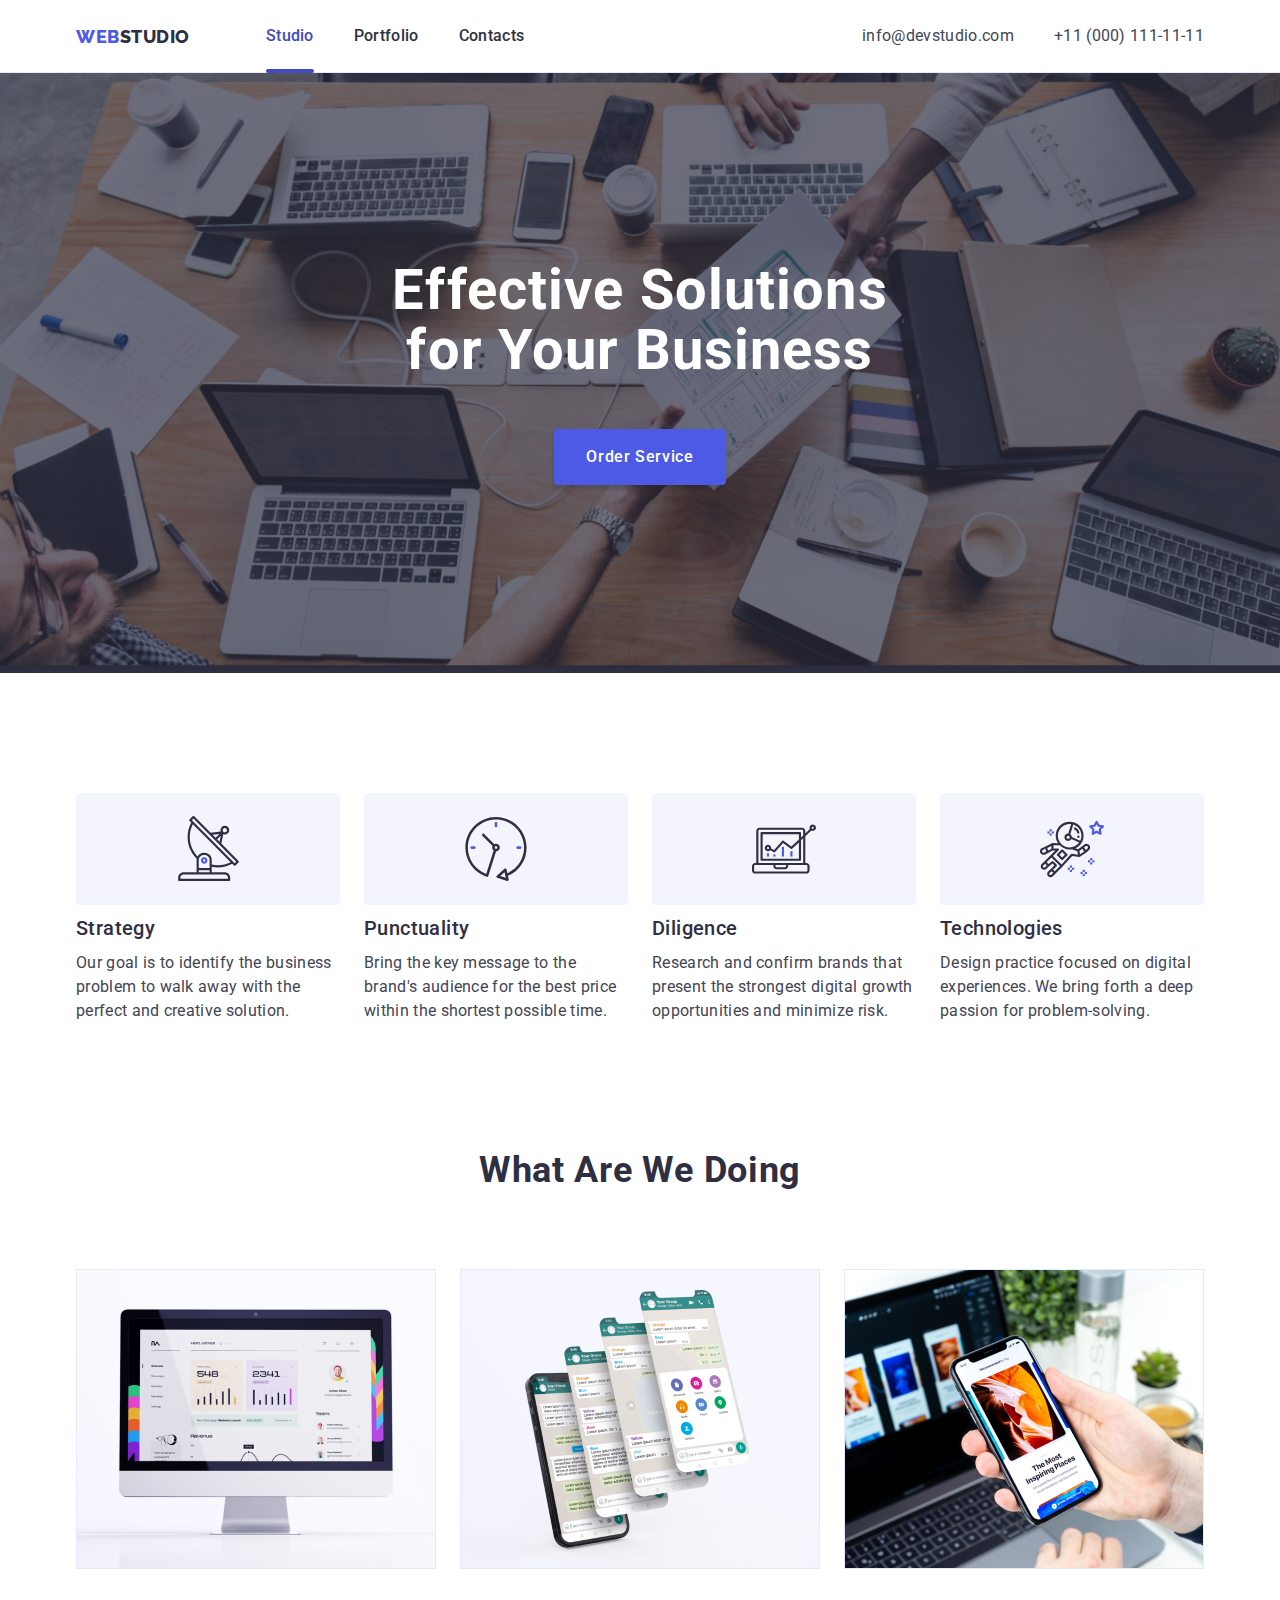
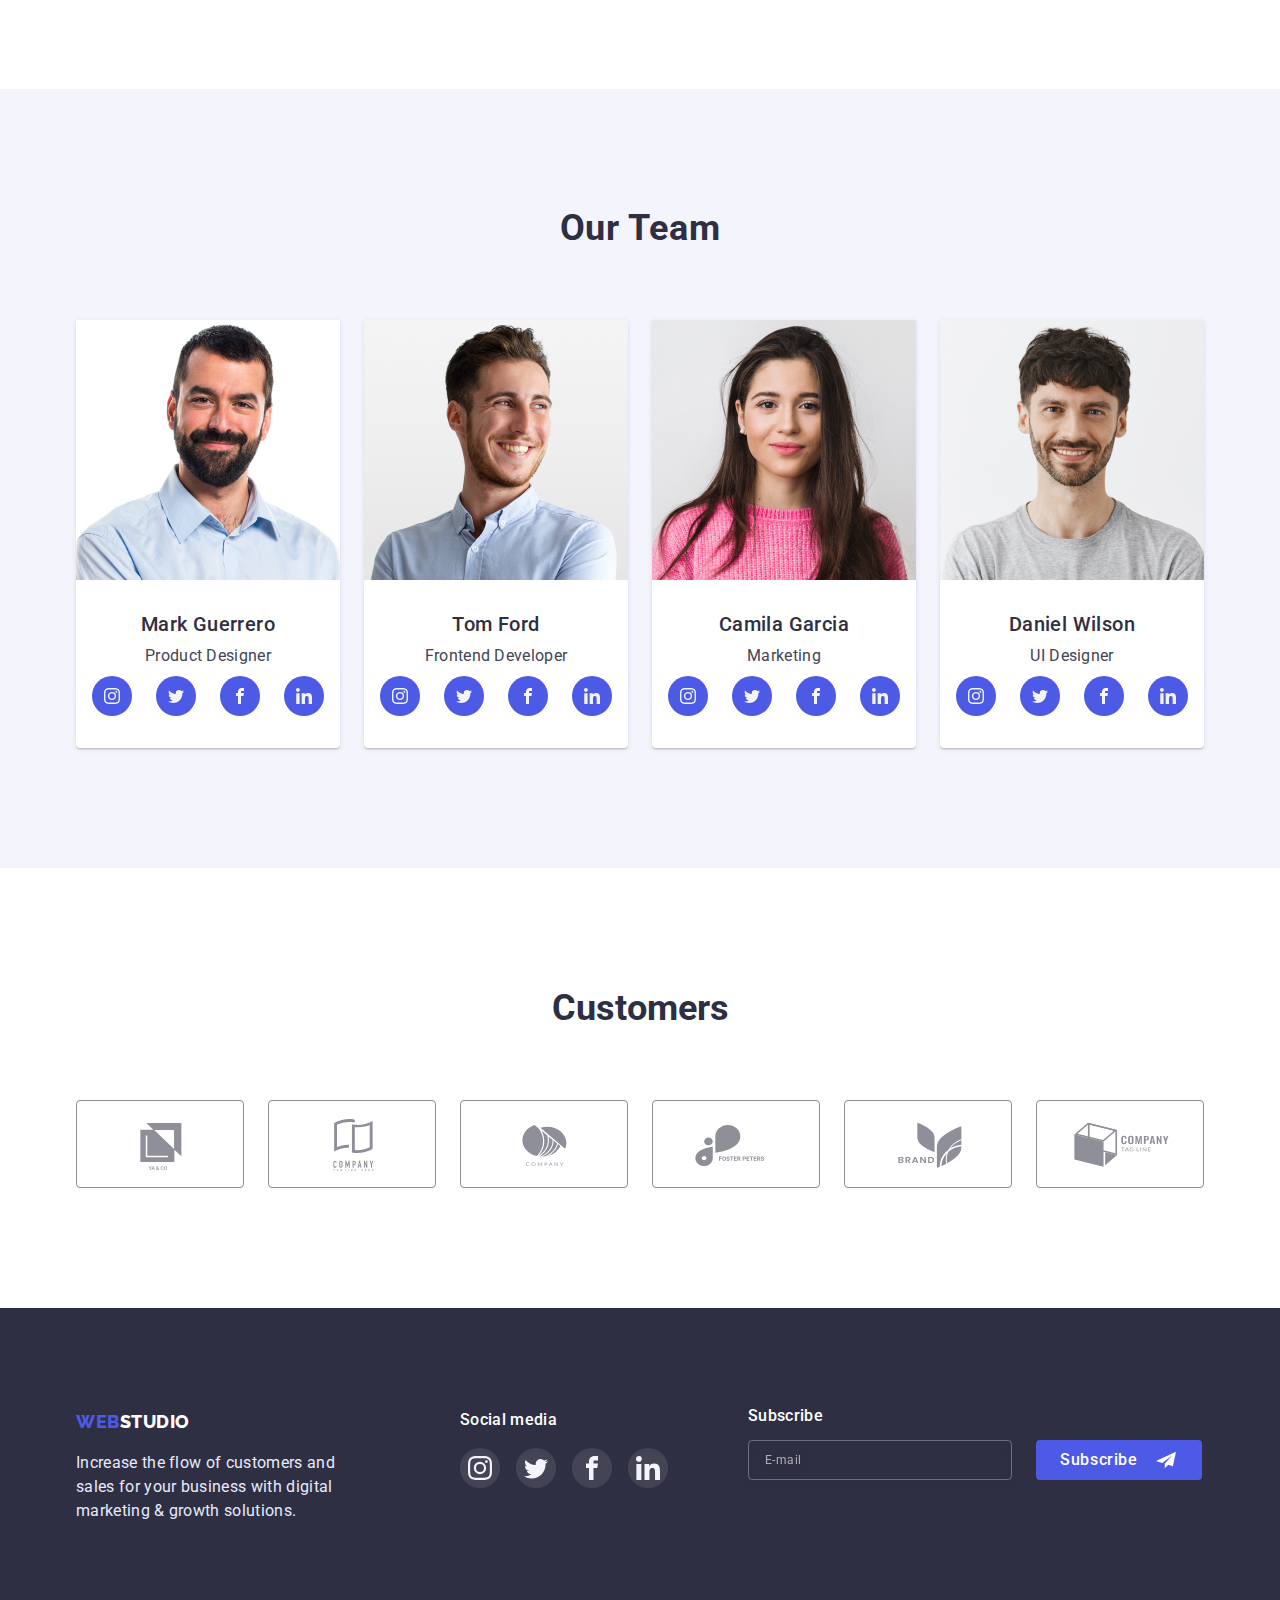
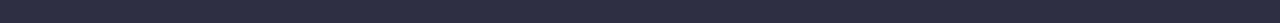
==== commit bd915ade: "Update index.html" ====
--- a/index.html
+++ b/index.html
@@ -466,62 +466,72 @@
             <use href="./images/icons.svg#icon-close-icon"></use>
           </svg>
         </button>
+        <p class="modal-title">Leave your contacts and we will call you back</p>
         <form class="modal-form">
-          <p class="modal-title">
-            Leave your contacts and we will call you back
-          </p>
           <label class="modal-label">
-            <span class="label-name">Name</span>
-            <div class="modal-wrapper">
-              <input class="modal-input input" type="name" name="user-name" />
+            <span class="label-name-top">Name</span>
+            <span class="modal-wrapper">
+              <input
+                class="modal-input input"
+                type="text"
+                name="user-name"
+                required
+              />
               <svg class="modal-icon" width="18" height="24">
                 <use href="./images/icons.svg#icon-person"></use>
               </svg>
-            </div>
+            </span>
           </label>
           <label class="modal-label">
             <span class="label-name">Phone</span>
-            <div class="modal-wrapper">
+            <span class="modal-wrapper">
               <input
                 class="modal-input input"
                 type="tel"
                 name="user-phone"
                 required
-                pattern="^[a-zA-Zа-яА-Я]+$>"
-                min
-                length="2"
-              />
-              <svg class="modal-icon" width="18" height="18">
+                pattern="^[0-9]{3}-[0-9]{3}-[0-9]{2}-[0-9]{2}"
+                title="xxx-xxx-xx-xx"
+              />
+              <svg class="modal-icon" width="18" height="24">
                 <use href="./images/icons.svg#icon-phone"></use>
               </svg>
-            </div>
+            </span>
           </label>
           <label class="modal-label">
             <span class="label-name">Email</span>
-            <div class="modal-wrapper">
+            <span class="modal-wrapper">
               <input
                 class="modal-input input"
-                type="e-mail input"
+                type="email"
                 name="user-email"
+                required
               />
               <svg class="modal-icon" width="18" height="24">
                 <use href="./images/icons.svg#icon-mail"></use>
               </svg>
-            </div>
+            </span>
           </label>
           <label class="modal-label">
             <span class="label-name">Comment</span>
-            <div class="modal-wrapper">
+            <span class="modal-wrapper">
               <textarea
                 name="user-text"
                 class="modal-textarea input"
-                cols="30"
-                rows="10"
-                name="user-text"
                 placeholder="Text input"
               ></textarea>
-            </div>
+            </span>
           </label>
+          <input
+            id="user-policy"
+            type="checkbox"
+            class="policy-checkbox hidden"
+          />
+          <label for="user-policy" class="checkbox-label"
+            >I accept the terms and conditions of the&nbsp;
+            <a href="" class="privacy-policy">Privacy Policy</a>
+          </label>
+          <button class="send-btn btn" type="submit">Send</button>
         </form>
       </div>
     </div>
--- a/css/styles.css
+++ b/css/styles.css
@@ -462,7 +462,6 @@
   font-weight: 500;
   line-height: 1;
   letter-spacing: 0.02em;
-  font-size: 16px;
   margin-bottom: 16px;
 }
 .form-subscribe {
@@ -494,10 +493,11 @@
 }
 
 .subscribe-btn {
-  position: relative;
+  display: flex;
+  align-items: center;
   background-color: var(--brand-color);
   color: var(--body-background);
-  padding: 8px 64px 8px 24px;
+  padding: 8px 24px;
   font-weight: 500;
   font-size: 16px;
   letter-spacing: 0.04em;
@@ -511,8 +511,6 @@
   background-color: var(--pressed-state);
 }
 .send-icon {
-  position: absolute;
-  float: right;
   margin-left: 16px;
 }
 /*  
@@ -554,7 +552,7 @@
   cursor: pointer;
   transition-duration: var(--transition-duration);
   transition-timing-function: var(--transition-timing-function);
-  transition-property: var(--body-background);
+  transition-property: background-color;
 }
 .order-btn:is(:hover, :focus) {
   background: var(--pressed-state);
@@ -600,13 +598,13 @@
 .project-card {
   background: var(--body-background);
   margin-bottom: 48px;
+  transition: box-shadow, var(--transition-timing-function),
+    var(--transition-duration);
 }
 
 .project-card:is(:hover, :focus, ) {
   box-shadow: 0px 1px 6px rgb(46 47 66 / 8%), 0px 1px 1px rgb(46 47 66 / 16%),
     0px 2px 1px rgb(46 47 66 / 8%);
-  transition-duration: var(--transition-duration);
-  transition-timing-function: var(--transition-timing-function);
 }
 
 .project-card:nth-child(n + 7) {
@@ -688,7 +686,7 @@
   left: 50%;
   transform: translate(-50%, -50%);
   width: 408px;
-  height: 576px;
+  height: 584px;
   background-color: var(--modal-color);
   box-shadow: 0px 1px 1px rgb(0 0 0 / 14%), 0px 1px 3px rgb(0 0 0 / 12%),
     0px 2px 1px rgb(0 0 0 / 20%);
@@ -707,12 +705,10 @@
   border-radius: 50%;
   background: var(--accent);
   border: 1px solid rgba(0, 0, 0, 0.1);
-  padding: 0;
   transition-duration: var(--transition-duration);
   transition-timing-function: var(--transition-timing-function);
   transition-property: background-color;
   cursor: pointer;
-  margin-bottom: 10px;
 }
 .btn-close:is(:hover, :after) {
   background-color: var(--pressed-state);
@@ -724,7 +720,8 @@
   width: 8px;
   height: 8px;
   fill: var(--dark-theme);
-  transition-property: fill;
+  transition-property: fill, var(--transition-timing-function),
+    var(--transition-duration);
 }
 .modal-form {
   display: flex;
@@ -734,25 +731,33 @@
   text-align: center;
   line-height: calc(24 / 16);
   font-size: 16px;
-  letter-spacing: 0.02em;
-  margin-bottom: 4px;
+  font-weight: 500;
+  letter-spacing: 0.02em;
+  margin-bottom: 14px;
 }
 
 .modal-wrapper {
   position: relative;
 }
 
+.modal-label {
+  margin-bottom: 8px;
+}
+
+.modal-label:last-child {
+  margin-bottom: none;
+}
 .modal-icon {
   position: absolute;
   top: 50%;
-  left: 19px;
+  left: 12px;
   transform: translateY(-50%);
   transition: fill, var(--transition-timing-function),
     var(--transition-duration);
 }
 
 .input {
-  background: var(--modal-color);
+  background: var(--body-background);
   border-radius: 4px;
   border: 1px solid rgba(33, 33, 33, 0.2);
   width: 100%;
@@ -770,16 +775,35 @@
   fill: var(--brand-color);
 }
 .label-name {
+  display: block;
   font-size: 12px;
   line-height: 1.13;
-  letter-spacing: 0.04em;
+  letter-spacing: 0.01em;
   color: var(--suble-text);
+  margin-bottom: 4px;
+}
+.label-name-top {
+  display: block;
+  font-size: 12px;
+  line-height: 1.33;
+  letter-spacing: 0.04em;
+  color: var(--suble-text);
+  margin-bottom: 4px;
 }
 
 .modal-textarea {
+  display: block;
+  resize: none;
+  width: 100%;
   height: 120px;
-  position: relative;
-  margin-bottom: 16px;
+  padding: 8px 16px;
+  border: 1px solid rgba(33, 33, 33, 0.2);
+  border-radius: 4px;
+  transition: background-color, var(--transition-timing-function),
+    var(--transition-duration);
+  font-size: 12px;
+  line-height: 1.33;
+  letter-spacing: 0.04em;
 }
 
 .modal-textarea ::placeholder {
@@ -789,3 +813,64 @@
   letter-spacing: 0.04em;
   color: rgba(117, 117, 117, 0.5);
 }
+
+.checkbox-label {
+  display: flex;
+  justify-content: center;
+  align-items: center;
+  color: var(--suble-text);
+  margin-bottom: 24px;
+  margin-top: 16px;
+  font-size: 12px;
+  line-height: 1.33;
+  letter-spacing: 0.04em;
+}
+
+.checkbox-label::before {
+  display: flex;
+  align-items: center;
+  justify-content: center;
+  width: 16px;
+  height: 16px;
+  content: "";
+  border: 1.25px solid var(--dark-theme);
+  border-radius: 2px;
+  cursor: pointer;
+  margin-right: 8px;
+}
+
+.privacy-policy {
+  font-size: 12px;
+  line-height: 1.33;
+  letter-spacing: 0.04em;
+  color: var(--brand-color);
+}
+
+.policy-checkbox:checked + .checkbox-label::before {
+  background-color: #404bbf;
+  border-color: #404bbf;
+  background-image: url(../images/check.svg);
+  background-repeat: no-repeat;
+  background-position: center;
+  background-size: 10px 8px;
+}
+
+.send-btn {
+  margin: 0 auto;
+  padding: 16px 32px;
+  letter-spacing: 0.04em;
+  font-family: var(--main-font);
+  font-weight: 500;
+  font-size: 16px;
+  height: 56px;
+  width: 169px;
+  line-height: 1.5;
+  color: var(--body-background);
+  background: var(--brand-color);
+  box-shadow: 0px 4px 4px rgba(0, 0, 0, 0.15);
+  border-radius: 4px;
+  border: none;
+  cursor: pointer;
+  transition: background-color, var(--transition-timing-function),
+    var(--transition-duration);
+}
